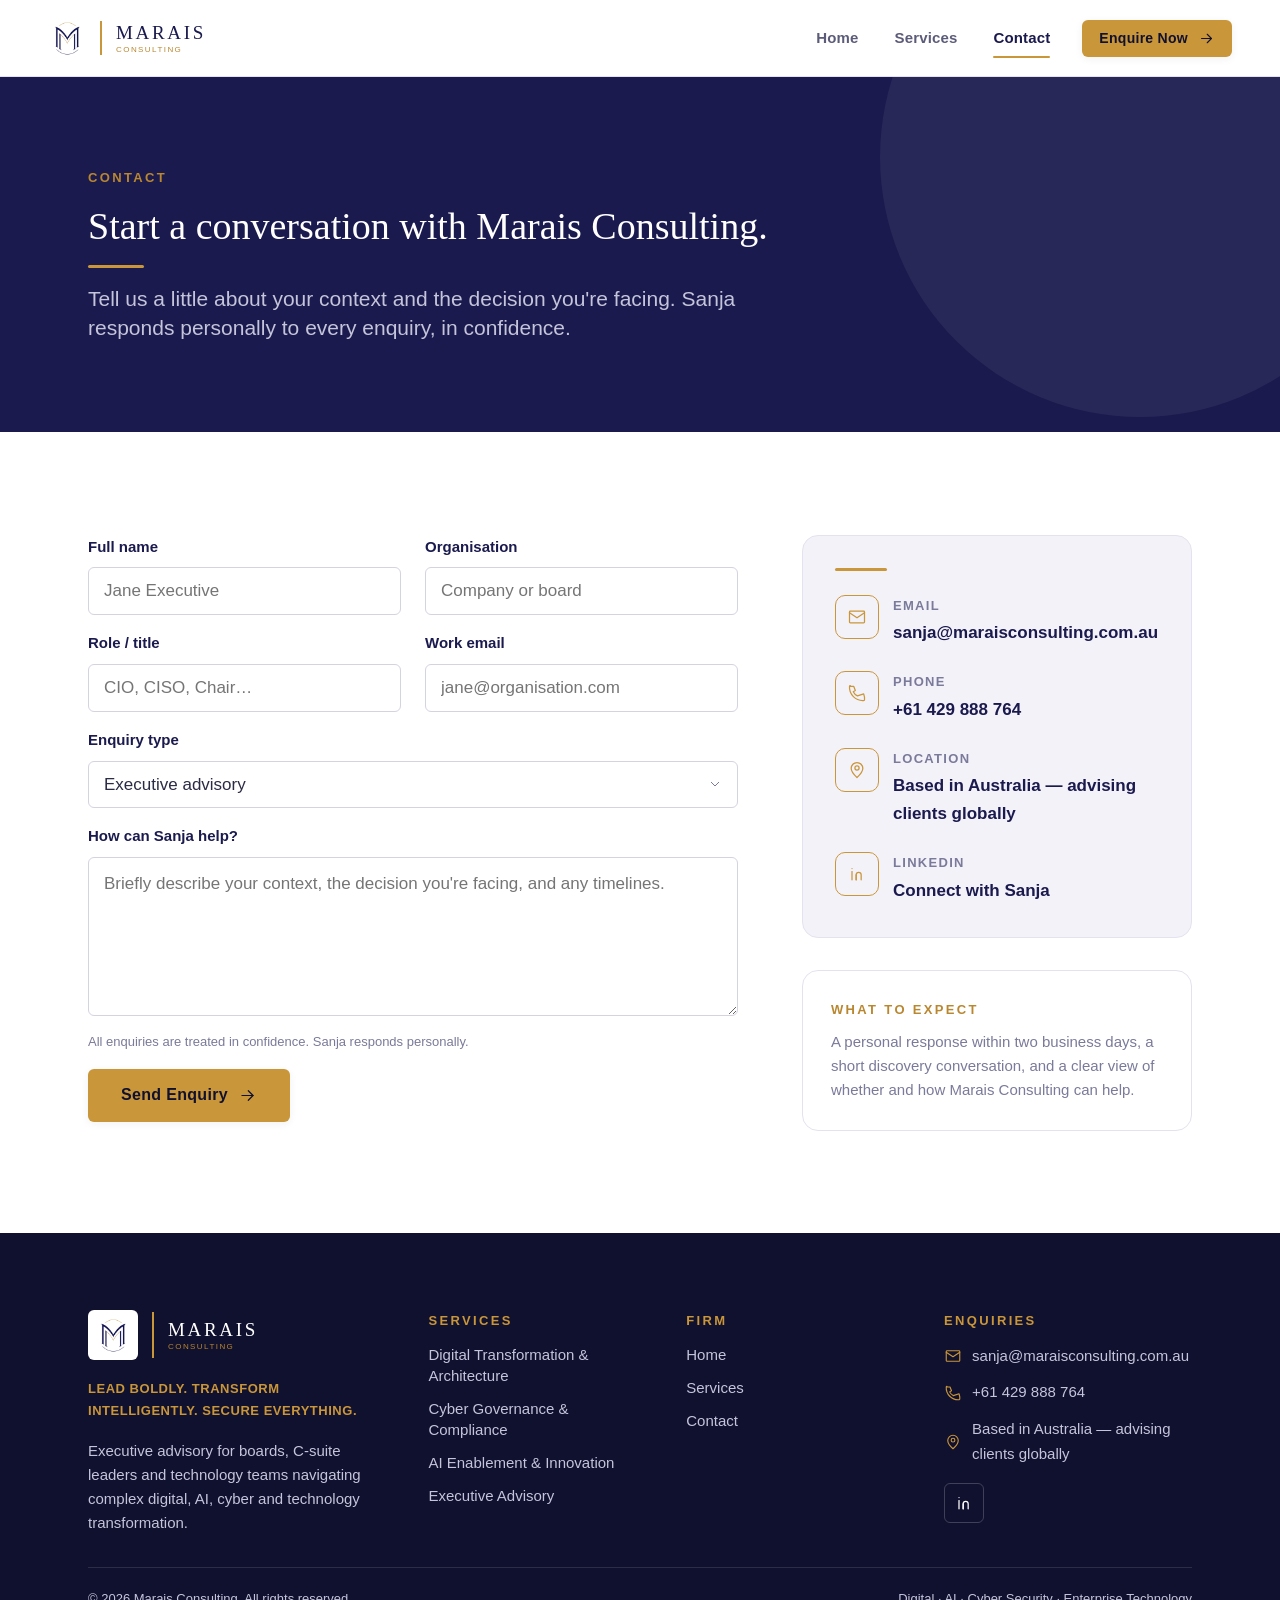
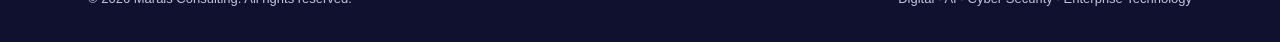
==== contact/index.html @ aa8a917b "Initial publish: static site output for maraisconsulting.com.au Public repo containing only the buil" ====
<!DOCTYPE html>
<html lang="en">
<head>
<meta charset="utf-8">
<meta name="viewport" content="width=device-width, initial-scale=1">
<title>Contact — Marais Consulting</title>
<meta name="description" content="Start a conversation with Marais Consulting. Tell us a little about your context and the decision you're facing.">
<link rel="canonical" href="https://maraisconsulting.com.au/contact/">
<link rel="icon" type="image/png" href="/assets/logo/favicon-32.png">
<link rel="stylesheet" href="/styles.css">
<style>html{scroll-behavior:smooth;}body{margin:0;}</style>
</head>
<body>

<header class="site-header">
  <div class="site-header__inner">
    <a class="logo" href="/">
      <img class="logo__mark" src="/assets/logo/marais-mark.png" alt="Marais Consulting">
      <span class="logo__rule" aria-hidden="true"></span>
      <span class="logo__word"><span class="a">MARAIS</span><span class="b">CONSULTING</span></span>
    </a>
    <nav class="nav">
      <a class="nav__link" href="/">Home</a>
      <a class="nav__link" href="/services/">Services</a>
      <a class="nav__link" href="/contact/" aria-current="page">Contact</a>
      <span class="nav__cta"><a class="btn btn--primary btn--sm" href="/contact/">Enquire Now <span class="icon">
        <svg width="17" height="17" viewBox="0 0 24 24" fill="none" stroke="currentColor" stroke-width="1.5" stroke-linecap="round" stroke-linejoin="round"><path d="M5 12h14"/><path d="M13 6l6 6-6 6"/></svg>
      </span></a></span>
    </nav>
    <button type="button" class="nav-toggle" aria-label="Toggle menu" aria-expanded="false" id="navToggle">
      <svg width="22" height="22" viewBox="0 0 24 24" fill="none" stroke="currentColor" stroke-width="1.5" stroke-linecap="round" stroke-linejoin="round"><path d="M4 7h16"/><path d="M4 12h16"/><path d="M4 17h16"/></svg>
    </button>
  </div>
  <div class="nav-panel" id="navPanel">
    <a class="nav-panel__link" href="/">Home</a>
    <a class="nav-panel__link" href="/services/">Services</a>
    <a class="nav-panel__link" href="/contact/">Contact</a>
    <a class="btn btn--primary btn--md btn--block nav-panel__cta" href="/contact/">Enquire Now</a>
  </div>
</header>

<main>

  <!-- Page intro -->
  <section class="page-intro">
    <div class="page-intro__inner">
      <div class="section-intro section-intro--on-dark" style="max-width:720px">
        <span class="section-intro__eyebrow">Contact</span>
        <h1 class="section-intro__heading">Start a conversation with Marais Consulting.</h1>
        <span class="section-intro__rule" aria-hidden="true"></span>
        <p class="section-intro__lead">Tell us a little about your context and the decision you're facing. Sanja responds personally to every enquiry, in confidence.</p>
      </div>
    </div>
  </section>

  <section class="section">
    <div class="wrap contact-grid">

      <div>
        <form class="form-grid" id="contactForm" action="https://formspree.io/f/xpqvzqyy" method="POST" novalidate>
          <input type="hidden" name="_subject" value="New enquiry — Marais Consulting website">
          <input type="text" name="_gotcha" style="display:none" tabindex="-1" autocomplete="off">
          <div class="form-field">
            <label class="form-label" for="cf-name">Full name</label>
            <input class="form-input" id="cf-name" name="name" type="text" required autocomplete="name" placeholder="Jane Executive">
          </div>
          <div class="form-field">
            <label class="form-label" for="cf-org">Organisation</label>
            <input class="form-input" id="cf-org" name="organisation" type="text" autocomplete="organization" placeholder="Company or board">
          </div>
          <div class="form-field">
            <label class="form-label" for="cf-role">Role / title</label>
            <input class="form-input" id="cf-role" name="role" type="text" placeholder="CIO, CISO, Chair…">
          </div>
          <div class="form-field">
            <label class="form-label" for="cf-email">Work email</label>
            <input class="form-input" id="cf-email" name="email" type="email" required autocomplete="email" placeholder="jane@organisation.com">
          </div>
          <div class="form-field form-field--full">
            <label class="form-label" for="cf-type">Enquiry type</label>
            <select class="form-select" id="cf-type" name="enquiryType">
              <option>Executive advisory</option>
              <option>Fractional CTO / CIO / CISO</option>
              <option>Cyber governance uplift</option>
              <option>AI strategy &amp; roadmap</option>
              <option>Digital transformation &amp; architecture</option>
              <option>Speaking or chairing</option>
              <option>Board or executive briefing</option>
              <option>Other</option>
            </select>
          </div>
          <div class="form-field form-field--full">
            <label class="form-label" for="cf-msg">How can Sanja help?</label>
            <textarea class="form-textarea" id="cf-msg" name="message" rows="5" required placeholder="Briefly describe your context, the decision you're facing, and any timelines."></textarea>
            <span class="form-hint">All enquiries are treated in confidence. Sanja responds personally.</span>
          </div>
          <div class="form-field form-field--full">
            <div class="form-error is-hidden" id="formError" role="alert"></div>
            <button type="submit" class="btn btn--primary btn--lg" id="cf-submit"><span class="btn-label">Send Enquiry</span> <span class="icon"><svg width="19" height="19" viewBox="0 0 24 24" fill="none" stroke="currentColor" stroke-width="1.5" stroke-linecap="round" stroke-linejoin="round"><path d="M5 12h14"/><path d="M13 6l6 6-6 6"/></svg></span></button>
          </div>
        </form>

        <div class="form-success is-hidden" id="formSuccess">
          <span class="form-success__rule" aria-hidden="true"></span>
          <h3 class="form-success__title">Thank you — your enquiry is received.</h3>
          <p class="form-success__text">Sanja will respond personally, usually within two business days.</p>
        </div>
      </div>

      <aside>
        <div class="contact-details">
          <span class="contact-details__rule" aria-hidden="true"></span>
          <a class="detail-item" href="mailto:sanja@maraisconsulting.com.au">
            <span class="detail-item__icon"><svg width="20" height="20" viewBox="0 0 24 24" fill="none" stroke="currentColor" stroke-width="1.5" stroke-linecap="round" stroke-linejoin="round"><path d="M4 5h16a1 1 0 011 1v12a1 1 0 01-1 1H4a1 1 0 01-1-1V6a1 1 0 011-1z"/><path d="M3 7l9 6 9-6"/></svg></span>
            <span class="detail-item__body"><span class="detail-item__label">Email</span><span class="detail-item__value">sanja@maraisconsulting.com.au</span></span>
          </a>
          <a class="detail-item" href="tel:+61429888764">
            <span class="detail-item__icon"><svg width="20" height="20" viewBox="0 0 24 24" fill="none" stroke="currentColor" stroke-width="1.5" stroke-linecap="round" stroke-linejoin="round"><path d="M4 4h4l2 5-2.5 1.5a11 11 0 005 5L20 13l1 4v3a1 1 0 01-1 1A16 16 0 013 4a1 1 0 011-1"/></svg></span>
            <span class="detail-item__body"><span class="detail-item__label">Phone</span><span class="detail-item__value">+61 429 888 764</span></span>
          </a>
          <div class="detail-item">
            <span class="detail-item__icon"><svg width="20" height="20" viewBox="0 0 24 24" fill="none" stroke="currentColor" stroke-width="1.5" stroke-linecap="round" stroke-linejoin="round"><path d="M12 21s7-6.2 7-11a7 7 0 10-14 0c0 4.8 7 11 7 11z"/><path d="M12 12a2.5 2.5 0 100-5 2.5 2.5 0 000 5z"/></svg></span>
            <span class="detail-item__body"><span class="detail-item__label">Location</span><span class="detail-item__value">Based in Australia — advising clients globally</span></span>
          </div>
          <a class="detail-item" href="https://www.linkedin.com/in/sanja-marais-2981487b/" target="_blank" rel="noopener">
            <span class="detail-item__icon"><svg width="20" height="20" viewBox="0 0 24 24" fill="none" stroke="currentColor" stroke-width="1.5" stroke-linecap="round" stroke-linejoin="round"><path d="M6 9v10"/><path d="M6 5.5v.01"/><path d="M11 19v-6a3 3 0 016 0v6"/><path d="M11 13v6"/></svg></span>
            <span class="detail-item__body"><span class="detail-item__label">LinkedIn</span><span class="detail-item__value">Connect with Sanja</span></span>
          </a>
        </div>
        <div class="contact-note">
          <span class="contact-note__eyebrow">What to expect</span>
          <p class="contact-note__text">A personal response within two business days, a short discovery conversation, and a clear view of whether and how Marais Consulting can help.</p>
        </div>
      </aside>

    </div>
  </section>

</main>

<footer class="footer">
  <div class="footer__grid">
    <div class="footer__brand">
      <a class="logo" href="/">
        <span style="display:inline-flex;background:#fff;border-radius:var(--radius-sm);padding:6px"><img class="logo__mark" src="/assets/logo/marais-mark.png" alt="Marais Consulting"></span>
        <span class="logo__rule" aria-hidden="true"></span>
        <span class="logo__word"><span class="a">MARAIS</span><span class="b">CONSULTING</span></span>
      </a>
      <p class="footer__tagline">LEAD BOLDLY. TRANSFORM INTELLIGENTLY. SECURE EVERYTHING.</p>
      <p class="footer__desc">Executive advisory for boards, C-suite leaders and technology teams navigating complex digital, AI, cyber and technology transformation.</p>
    </div>
    <div class="footer__col">
      <span class="footer__heading">Services</span>
      <a class="footer__link" href="/services/">Digital Transformation &amp; Architecture</a>
      <a class="footer__link" href="/services/">Cyber Governance &amp; Compliance</a>
      <a class="footer__link" href="/services/">AI Enablement &amp; Innovation</a>
      <a class="footer__link" href="/services/">Executive Advisory</a>
    </div>
    <div class="footer__col">
      <span class="footer__heading">Firm</span>
      <a class="footer__link" href="/">Home</a>
      <a class="footer__link" href="/services/">Services</a>
      <a class="footer__link" href="/contact/">Contact</a>
    </div>
    <div class="footer__col">
      <span class="footer__heading">Enquiries</span>
      <a class="footer__contact-item" href="mailto:sanja@maraisconsulting.com.au"><span class="icon"><svg width="18" height="18" viewBox="0 0 24 24" fill="none" stroke="currentColor" stroke-width="1.5" stroke-linecap="round" stroke-linejoin="round"><path d="M4 5h16a1 1 0 011 1v12a1 1 0 01-1 1H4a1 1 0 01-1-1V6a1 1 0 011-1z"/><path d="M3 7l9 6 9-6"/></svg></span>sanja@maraisconsulting.com.au</a>
      <a class="footer__contact-item" href="tel:+61429888764"><span class="icon"><svg width="18" height="18" viewBox="0 0 24 24" fill="none" stroke="currentColor" stroke-width="1.5" stroke-linecap="round" stroke-linejoin="round"><path d="M4 4h4l2 5-2.5 1.5a11 11 0 005 5L20 13l1 4v3a1 1 0 01-1 1A16 16 0 013 4a1 1 0 011-1"/></svg></span>+61 429 888 764</a>
      <span class="footer__contact-item"><span class="icon"><svg width="18" height="18" viewBox="0 0 24 24" fill="none" stroke="currentColor" stroke-width="1.5" stroke-linecap="round" stroke-linejoin="round"><path d="M12 21s7-6.2 7-11a7 7 0 10-14 0c0 4.8 7 11 7 11z"/><path d="M12 12a2.5 2.5 0 100-5 2.5 2.5 0 000 5z"/></svg></span>Based in Australia — advising clients globally</span>
      <a class="footer__linkedin" href="https://www.linkedin.com/in/sanja-marais-2981487b/" target="_blank" rel="noopener" aria-label="LinkedIn"><svg width="20" height="20" viewBox="0 0 24 24" fill="none" stroke="currentColor" stroke-width="1.5" stroke-linecap="round" stroke-linejoin="round"><path d="M6 9v10"/><path d="M6 5.5v.01"/><path d="M11 19v-6a3 3 0 016 0v6"/><path d="M11 13v6"/></svg></a>
    </div>
  </div>
  <div class="footer__bottom">
    <div class="footer__rule"></div>
    <div class="footer__meta">
      <span>© <span id="year"></span> Marais Consulting. All rights reserved.</span>
      <span>Digital · AI · Cyber Security · Enterprise Technology</span>
    </div>
  </div>
</footer>

<script src="/nav.js"></script>
<script>
  var form = document.getElementById("contactForm");
  var success = document.getElementById("formSuccess");
  var errorBox = document.getElementById("formError");
  var submitBtn = document.getElementById("cf-submit");
  var submitLabel = submitBtn.querySelector(".btn-label");

  function showError(message) {
    errorBox.textContent = message;
    errorBox.classList.remove("is-hidden");
    errorBox.scrollIntoView({ behavior: "smooth", block: "center" });
  }

  form.addEventListener("submit", function (e) {
    e.preventDefault();
    if (!form.checkValidity()) { form.reportValidity(); return; }

    errorBox.classList.add("is-hidden");
    submitBtn.disabled = true;
    submitLabel.textContent = "Sending…";

    fetch(form.action, {
      method: form.method,
      body: new FormData(form),
      headers: { "Accept": "application/json" }
    })
      .then(function (response) {
        if (response.ok) {
          form.classList.add("is-hidden");
          success.classList.remove("is-hidden");
          success.scrollIntoView({ behavior: "smooth", block: "start" });
          return;
        }
        return response.json().then(function (data) {
          var detail = data && data.errors && data.errors.length
            ? data.errors.map(function (err) { return err.message; }).join(", ")
            : "";
          showError(detail || "Something went wrong sending your enquiry. Please try again, or email sanja@maraisconsulting.com.au directly.");
        });
      })
      .catch(function () {
        showError("Something went wrong sending your enquiry. Please check your connection and try again, or email sanja@maraisconsulting.com.au directly.");
      })
      .finally(function () {
        submitBtn.disabled = false;
        submitLabel.textContent = "Send Enquiry";
      });
  });
</script>
</body>
</html>
---- styles.css ----
/* ==========================================================================
   Marais Consulting — production site stylesheet entry point
   ========================================================================== */
@import url("tokens/colors.css");
@import url("tokens/typography.css");
@import url("tokens/spacing.css");
@import url("tokens/base.css");
@import url("site.css");
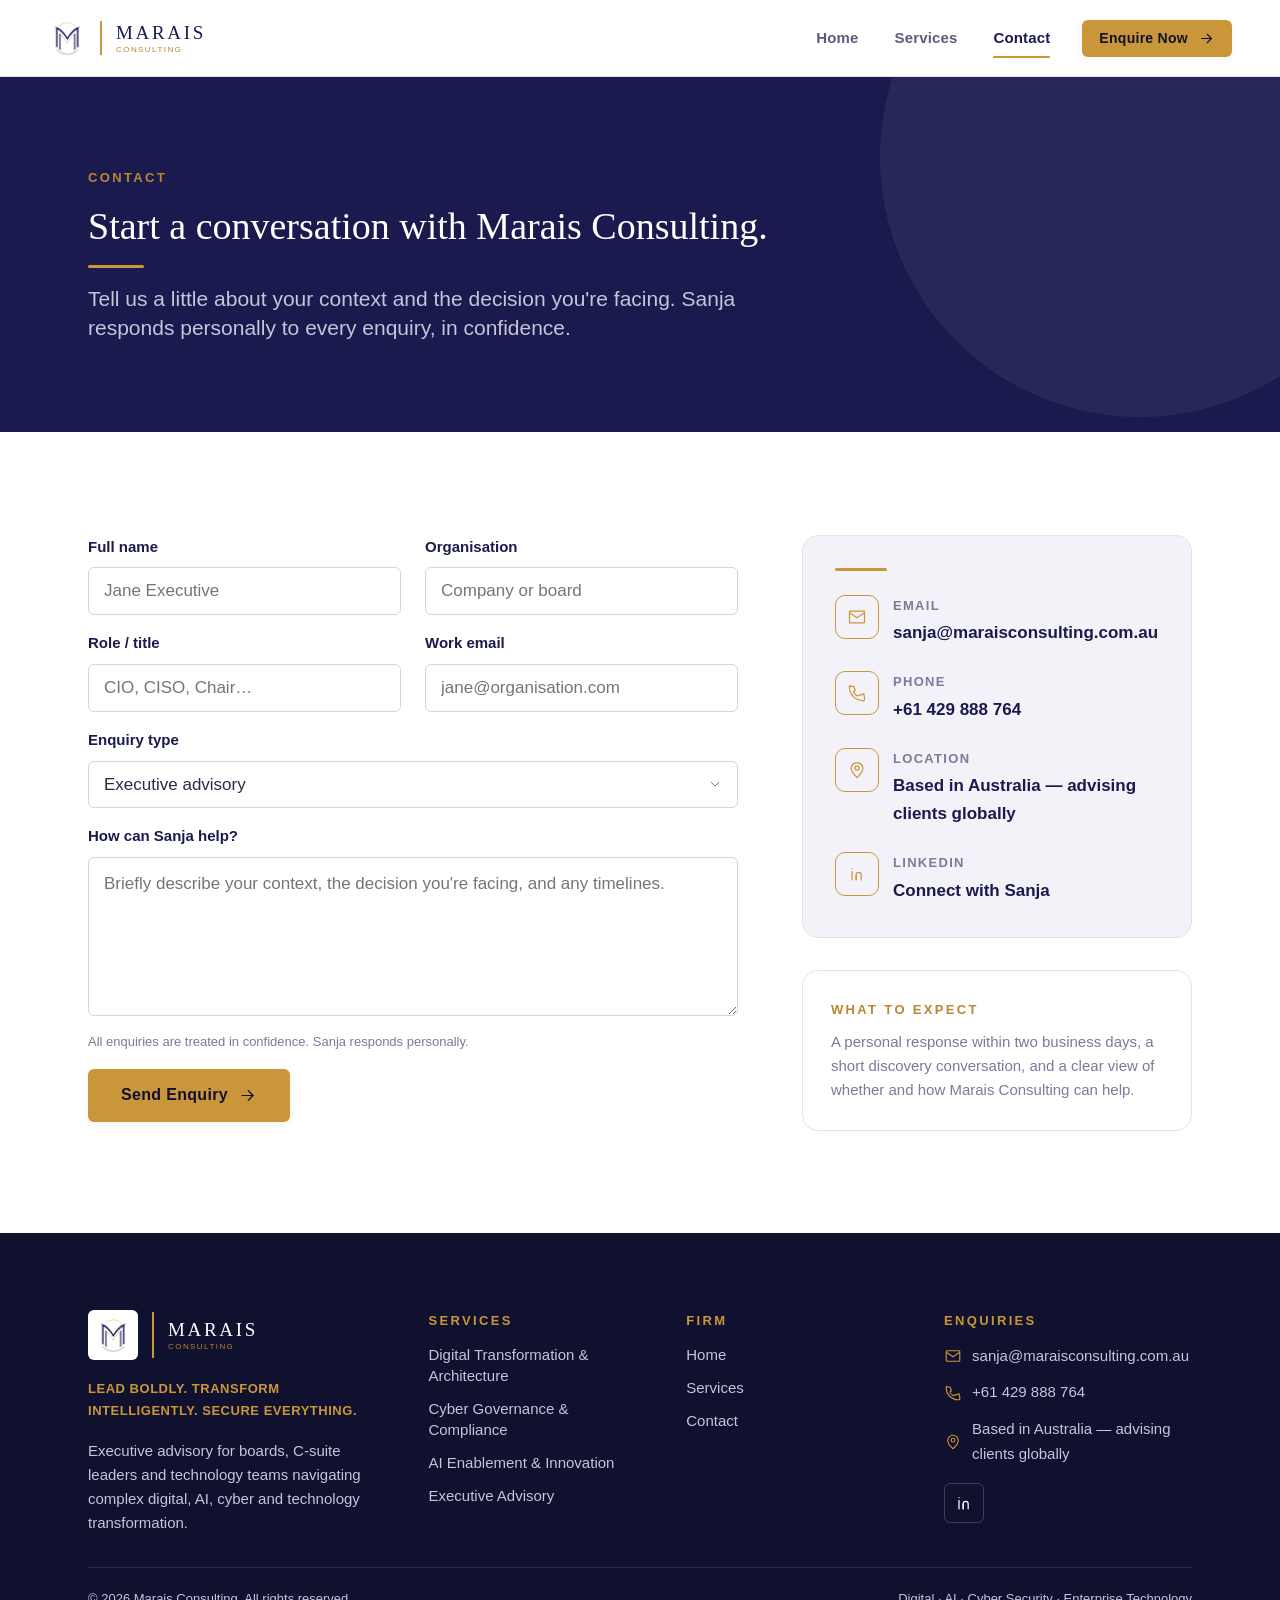
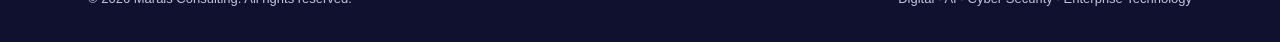
==== commit 54532098: "Sync from marais-consulting-website@879f8a67f5aa4ba5163bb7f0b2debdd0adf9e2ec" ====
--- a/contact/index.html
+++ b/contact/index.html
@@ -7,6 +7,224 @@
 <meta name="description" content="Start a conversation with Marais Consulting. Tell us a little about your context and the decision you're facing.">
 <link rel="canonical" href="https://maraisconsulting.com.au/contact/">
 <link rel="icon" type="image/png" href="/assets/logo/favicon-32.png">
+<meta name="robots" content="index, follow, max-image-preview:large">
+<meta name="author" content="Sanja Marais">
+<meta name="geo.region" content="AU-QLD">
+<meta name="geo.placename" content="Brisbane">
+<meta property="og:type" content="website">
+<meta property="og:site_name" content="Marais Consulting">
+<meta property="og:locale" content="en_AU">
+<meta property="og:url" content="https://maraisconsulting.com.au/contact/">
+<meta property="og:title" content="Contact — Marais Consulting">
+<meta property="og:description" content="Start a conversation with Marais Consulting. Tell us a little about your context and the decision you're facing.">
+<meta property="og:image" content="https://maraisconsulting.com.au/assets/images/marais-consulting-social.jpg">
+<meta property="og:image:width" content="1200">
+<meta property="og:image:height" content="630">
+<meta property="og:image:alt" content="Marais Consulting — technology, AI and cyber advisory, Brisbane, Australia">
+<meta name="twitter:card" content="summary_large_image">
+<meta name="twitter:title" content="Contact — Marais Consulting">
+<meta name="twitter:description" content="Start a conversation with Marais Consulting. Tell us a little about your context and the decision you're facing.">
+<meta name="twitter:image" content="https://maraisconsulting.com.au/assets/images/marais-consulting-social.jpg">
+<link rel="apple-touch-icon" href="/assets/logo/marais-mark.png">
+<link rel="sitemap" type="application/xml" href="/sitemap.xml">
+<script type="application/ld+json">
+{
+ "@context": "https://schema.org",
+ "@graph": [
+  {
+   "@type": "WebSite",
+   "@id": "https://maraisconsulting.com.au/#website",
+   "url": "https://maraisconsulting.com.au/",
+   "name": "Marais Consulting",
+   "publisher": {
+    "@id": "https://maraisconsulting.com.au/#organization"
+   },
+   "inLanguage": "en-AU"
+  },
+  {
+   "@type": "ContactPage",
+   "@id": "https://maraisconsulting.com.au/contact/#webpage",
+   "url": "https://maraisconsulting.com.au/contact/",
+   "name": "Contact — Marais Consulting",
+   "description": "Start a conversation with Marais Consulting. Tell us a little about your context and the decision you're facing.",
+   "isPartOf": {
+    "@id": "https://maraisconsulting.com.au/#website"
+   },
+   "about": {
+    "@id": "https://maraisconsulting.com.au/#organization"
+   },
+   "primaryImageOfPage": {
+    "@type": "ImageObject",
+    "url": "https://maraisconsulting.com.au/assets/images/marais-consulting-social.jpg"
+   },
+   "inLanguage": "en-AU"
+  },
+  {
+   "@type": [
+    "Organization",
+    "ProfessionalService"
+   ],
+   "@id": "https://maraisconsulting.com.au/#organization",
+   "name": "Marais Consulting",
+   "legalName": "Marais Consulting Pty Ltd",
+   "url": "https://maraisconsulting.com.au/",
+   "logo": {
+    "@type": "ImageObject",
+    "url": "https://maraisconsulting.com.au/assets/logo/marais-logo-512.png",
+    "width": 512,
+    "height": 512
+   },
+   "image": "https://maraisconsulting.com.au/assets/images/marais-consulting-social.jpg",
+   "description": "Technology, AI and cyber advisory for boards, executive teams and technology leaders navigating complex transformation in healthcare, defence, government and other regulated environments.",
+   "slogan": "Lead Boldly. Transform Intelligently. Secure Everything.",
+   "foundingDate": "2017-05",
+   "founder": {
+    "@id": "https://maraisconsulting.com.au/#sanja"
+   },
+   "email": "sanja@maraisconsulting.com.au",
+   "telephone": "+61 429 888 764",
+   "address": {
+    "@type": "PostalAddress",
+    "addressLocality": "Brisbane",
+    "addressRegion": "QLD",
+    "addressCountry": "AU"
+   },
+   "areaServed": [
+    {
+     "@type": "Country",
+     "name": "Australia"
+    },
+    "Worldwide"
+   ],
+   "sameAs": [
+    "https://www.linkedin.com/in/sanja-marais-2981487b/"
+   ],
+   "knowsAbout": [
+    "Digital transformation",
+    "Enterprise architecture",
+    "Cyber security governance",
+    "ISO 27001:2022 certification",
+    "IRAP assessment",
+    "Essential Eight",
+    "NIST Cybersecurity Framework",
+    "DISP",
+    "GDPR",
+    "Responsible AI adoption",
+    "AI governance",
+    "Healthcare technology"
+   ],
+   "hasOfferCatalog": {
+    "@type": "OfferCatalog",
+    "name": "Advisory services",
+    "itemListElement": [
+     {
+      "@type": "Offer",
+      "itemOffered": {
+       "@type": "Service",
+       "@id": "https://maraisconsulting.com.au/services/#digital-transformation",
+       "name": "Digital Transformation & Architecture",
+       "url": "https://maraisconsulting.com.au/services/"
+      }
+     },
+     {
+      "@type": "Offer",
+      "itemOffered": {
+       "@type": "Service",
+       "@id": "https://maraisconsulting.com.au/services/#cyber-governance",
+       "name": "Cyber Governance & Compliance",
+       "url": "https://maraisconsulting.com.au/services/"
+      }
+     },
+     {
+      "@type": "Offer",
+      "itemOffered": {
+       "@type": "Service",
+       "@id": "https://maraisconsulting.com.au/services/#ai-enablement",
+       "name": "AI Enablement & Innovation",
+       "url": "https://maraisconsulting.com.au/services/"
+      }
+     },
+     {
+      "@type": "Offer",
+      "itemOffered": {
+       "@type": "Service",
+       "@id": "https://maraisconsulting.com.au/services/#executive-advisory",
+       "name": "Executive Advisory",
+       "url": "https://maraisconsulting.com.au/services/"
+      }
+     }
+    ]
+   }
+  },
+  {
+   "@type": "Person",
+   "@id": "https://maraisconsulting.com.au/#sanja",
+   "name": "Sanja Marais",
+   "jobTitle": "Founder and Principal Consultant",
+   "worksFor": {
+    "@id": "https://maraisconsulting.com.au/#organization"
+   },
+   "image": "https://maraisconsulting.com.au/assets/images/sanja-portrait.jpg",
+   "description": "Technology, security and AI executive with 25+ years of experience leading transformation across healthcare, government, defence and other regulated environments. Former Chief Technology & Security Officer at Aspen Medical.",
+   "address": {
+    "@type": "PostalAddress",
+    "addressLocality": "Brisbane",
+    "addressRegion": "QLD",
+    "addressCountry": "AU"
+   },
+   "alumniOf": {
+    "@type": "CollegeOrUniversity",
+    "name": "University of Pretoria"
+   },
+   "hasCredential": [
+    {
+     "@type": "EducationalOccupationalCredential",
+     "name": "ISO 27001 Lead Auditor"
+    },
+    {
+     "@type": "EducationalOccupationalCredential",
+     "name": "ISO 42005 Implementer"
+    },
+    {
+     "@type": "EducationalOccupationalCredential",
+     "name": "PRINCE2 Foundation"
+    },
+    {
+     "@type": "EducationalOccupationalCredential",
+     "name": "Master of Commerce, University of Pretoria"
+    }
+   ],
+   "memberOf": [
+    {
+     "@type": "Organization",
+     "name": "ISACA"
+    },
+    {
+     "@type": "Organization",
+     "name": "Australian Information Security Association (AISA)"
+    }
+   ],
+   "knowsAbout": [
+    "Digital transformation",
+    "Enterprise architecture",
+    "Cyber security governance",
+    "ISO 27001:2022 certification",
+    "IRAP assessment",
+    "Essential Eight",
+    "NIST Cybersecurity Framework",
+    "DISP",
+    "GDPR",
+    "Responsible AI adoption",
+    "AI governance",
+    "Healthcare technology"
+   ],
+   "sameAs": [
+    "https://www.linkedin.com/in/sanja-marais-2981487b/"
+   ]
+  }
+ ]
+}
+</script>
 <link rel="stylesheet" href="/styles.css">
 <style>html{scroll-behavior:smooth;}body{margin:0;}</style>
 </head>
@@ -15,7 +233,7 @@
 <header class="site-header">
   <div class="site-header__inner">
     <a class="logo" href="/">
-      <img class="logo__mark" src="/assets/logo/marais-mark.png" alt="Marais Consulting">
+      <img class="logo__mark" src="/assets/logo/marais-mark.png" alt="Marais Consulting" width="38" height="38">
       <span class="logo__rule" aria-hidden="true"></span>
       <span class="logo__word"><span class="a">MARAIS</span><span class="b">CONSULTING</span></span>
     </a>
@@ -142,7 +360,7 @@
   <div class="footer__grid">
     <div class="footer__brand">
       <a class="logo" href="/">
-        <span style="display:inline-flex;background:#fff;border-radius:var(--radius-sm);padding:6px"><img class="logo__mark" src="/assets/logo/marais-mark.png" alt="Marais Consulting"></span>
+        <span style="display:inline-flex;background:#fff;border-radius:var(--radius-sm);padding:6px"><img class="logo__mark" src="/assets/logo/marais-mark.png" alt="Marais Consulting" width="38" height="38"></span>
         <span class="logo__rule" aria-hidden="true"></span>
         <span class="logo__word"><span class="a">MARAIS</span><span class="b">CONSULTING</span></span>
       </a>
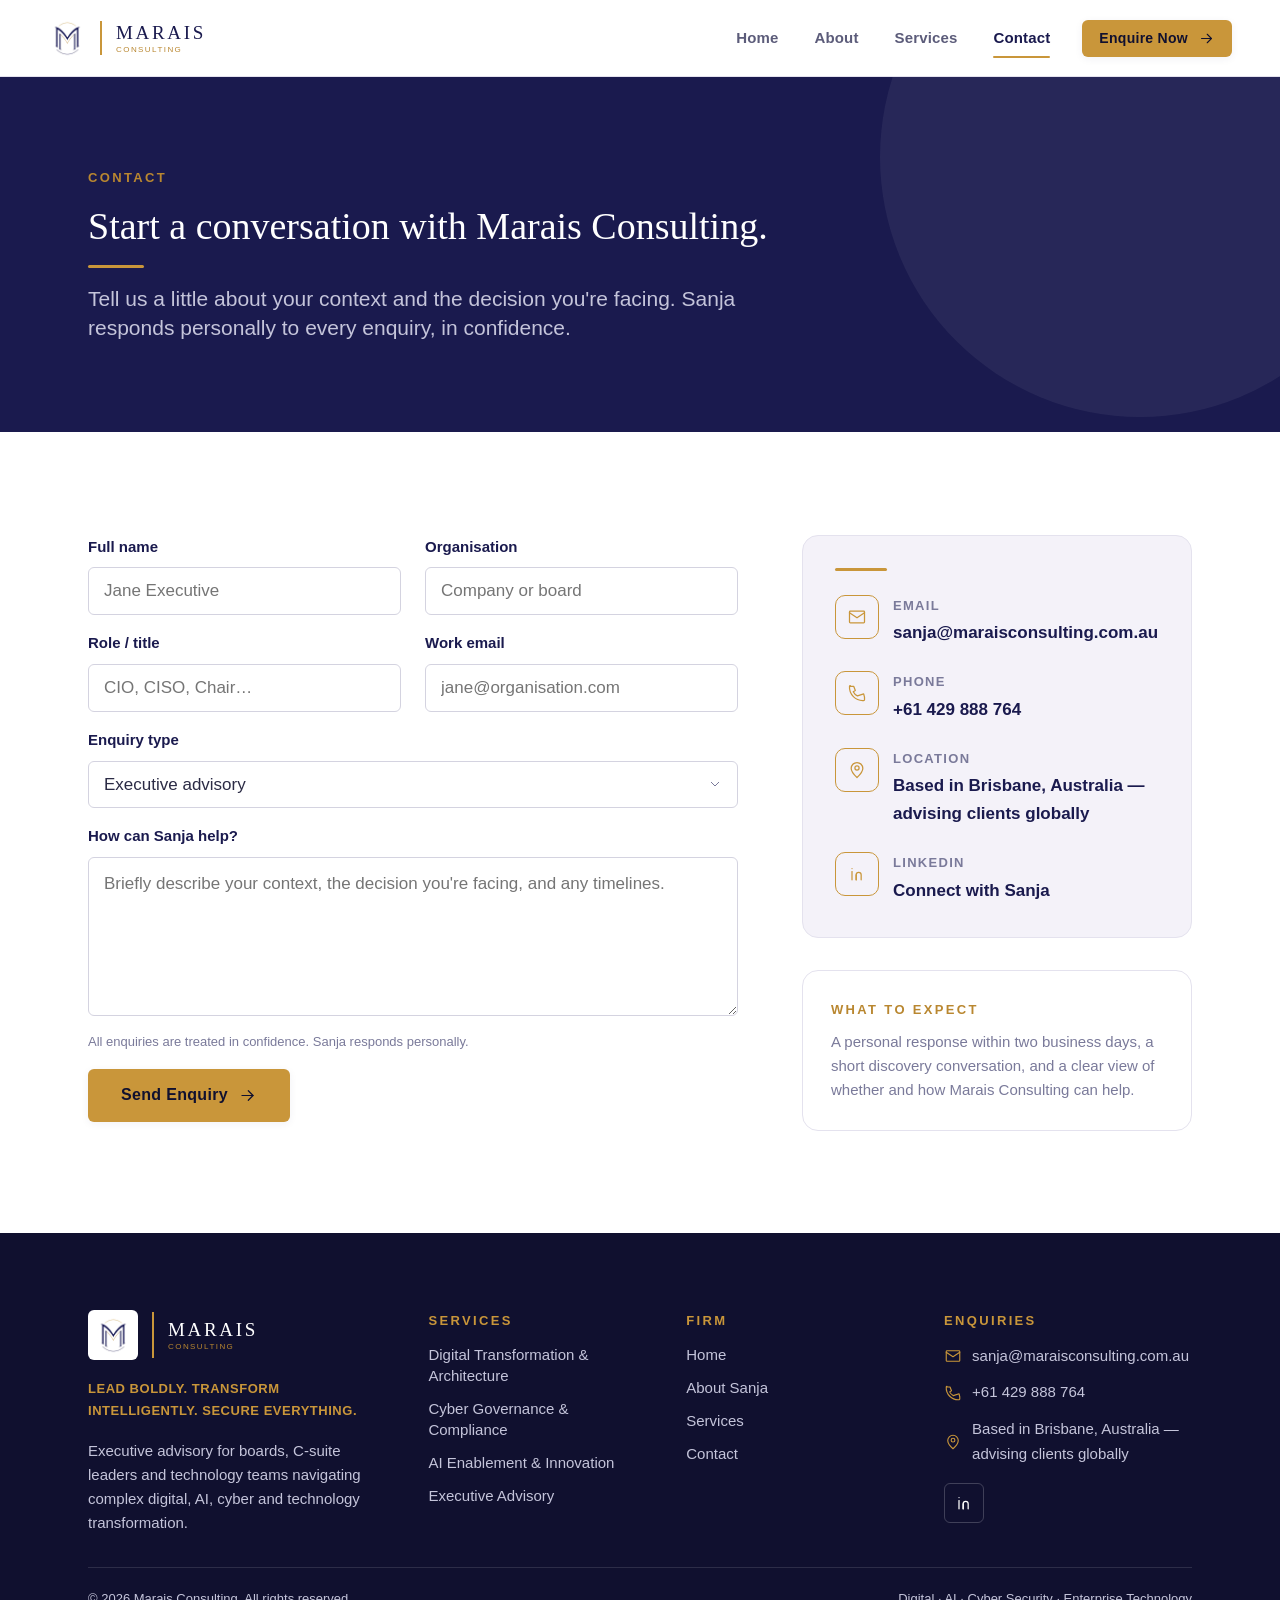
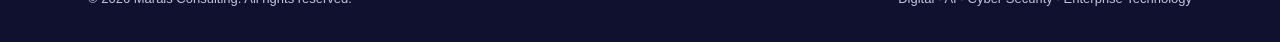
==== commit 4092ed4f: "Sync from marais-consulting-website@2e13599253e68bfe42f5ecd7a0b49fdf36dc7437" ====
--- a/contact/index.html
+++ b/contact/index.html
@@ -183,7 +183,7 @@
     },
     {
      "@type": "EducationalOccupationalCredential",
-     "name": "ISO 42005 Implementer"
+     "name": "ISO 42001 Implementer"
     },
     {
      "@type": "EducationalOccupationalCredential",
@@ -197,11 +197,7 @@
    "memberOf": [
     {
      "@type": "Organization",
-     "name": "ISACA"
-    },
-    {
-     "@type": "Organization",
-     "name": "Australian Information Security Association (AISA)"
+     "name": "Women in Digital"
     }
    ],
    "knowsAbout": [
@@ -239,6 +235,7 @@
     </a>
     <nav class="nav">
       <a class="nav__link" href="/">Home</a>
+      <a class="nav__link" href="/about/">About</a>
       <a class="nav__link" href="/services/">Services</a>
       <a class="nav__link" href="/contact/" aria-current="page">Contact</a>
       <span class="nav__cta"><a class="btn btn--primary btn--sm" href="/contact/">Enquire Now <span class="icon">
@@ -251,6 +248,7 @@
   </div>
   <div class="nav-panel" id="navPanel">
     <a class="nav-panel__link" href="/">Home</a>
+    <a class="nav-panel__link" href="/about/">About</a>
     <a class="nav-panel__link" href="/services/">Services</a>
     <a class="nav-panel__link" href="/contact/">Contact</a>
     <a class="btn btn--primary btn--md btn--block nav-panel__cta" href="/contact/">Enquire Now</a>
@@ -338,7 +336,7 @@
           </a>
           <div class="detail-item">
             <span class="detail-item__icon"><svg width="20" height="20" viewBox="0 0 24 24" fill="none" stroke="currentColor" stroke-width="1.5" stroke-linecap="round" stroke-linejoin="round"><path d="M12 21s7-6.2 7-11a7 7 0 10-14 0c0 4.8 7 11 7 11z"/><path d="M12 12a2.5 2.5 0 100-5 2.5 2.5 0 000 5z"/></svg></span>
-            <span class="detail-item__body"><span class="detail-item__label">Location</span><span class="detail-item__value">Based in Australia — advising clients globally</span></span>
+            <span class="detail-item__body"><span class="detail-item__label">Location</span><span class="detail-item__value">Based in Brisbane, Australia — advising clients globally</span></span>
           </div>
           <a class="detail-item" href="https://www.linkedin.com/in/sanja-marais-2981487b/" target="_blank" rel="noopener">
             <span class="detail-item__icon"><svg width="20" height="20" viewBox="0 0 24 24" fill="none" stroke="currentColor" stroke-width="1.5" stroke-linecap="round" stroke-linejoin="round"><path d="M6 9v10"/><path d="M6 5.5v.01"/><path d="M11 19v-6a3 3 0 016 0v6"/><path d="M11 13v6"/></svg></span>
@@ -377,6 +375,7 @@
     <div class="footer__col">
       <span class="footer__heading">Firm</span>
       <a class="footer__link" href="/">Home</a>
+      <a class="footer__link" href="/about/">About Sanja</a>
       <a class="footer__link" href="/services/">Services</a>
       <a class="footer__link" href="/contact/">Contact</a>
     </div>
@@ -384,7 +383,7 @@
       <span class="footer__heading">Enquiries</span>
       <a class="footer__contact-item" href="mailto:sanja@maraisconsulting.com.au"><span class="icon"><svg width="18" height="18" viewBox="0 0 24 24" fill="none" stroke="currentColor" stroke-width="1.5" stroke-linecap="round" stroke-linejoin="round"><path d="M4 5h16a1 1 0 011 1v12a1 1 0 01-1 1H4a1 1 0 01-1-1V6a1 1 0 011-1z"/><path d="M3 7l9 6 9-6"/></svg></span>sanja@maraisconsulting.com.au</a>
       <a class="footer__contact-item" href="tel:+61429888764"><span class="icon"><svg width="18" height="18" viewBox="0 0 24 24" fill="none" stroke="currentColor" stroke-width="1.5" stroke-linecap="round" stroke-linejoin="round"><path d="M4 4h4l2 5-2.5 1.5a11 11 0 005 5L20 13l1 4v3a1 1 0 01-1 1A16 16 0 013 4a1 1 0 011-1"/></svg></span>+61 429 888 764</a>
-      <span class="footer__contact-item"><span class="icon"><svg width="18" height="18" viewBox="0 0 24 24" fill="none" stroke="currentColor" stroke-width="1.5" stroke-linecap="round" stroke-linejoin="round"><path d="M12 21s7-6.2 7-11a7 7 0 10-14 0c0 4.8 7 11 7 11z"/><path d="M12 12a2.5 2.5 0 100-5 2.5 2.5 0 000 5z"/></svg></span>Based in Australia — advising clients globally</span>
+      <span class="footer__contact-item"><span class="icon"><svg width="18" height="18" viewBox="0 0 24 24" fill="none" stroke="currentColor" stroke-width="1.5" stroke-linecap="round" stroke-linejoin="round"><path d="M12 21s7-6.2 7-11a7 7 0 10-14 0c0 4.8 7 11 7 11z"/><path d="M12 12a2.5 2.5 0 100-5 2.5 2.5 0 000 5z"/></svg></span>Based in Brisbane, Australia — advising clients globally</span>
       <a class="footer__linkedin" href="https://www.linkedin.com/in/sanja-marais-2981487b/" target="_blank" rel="noopener" aria-label="LinkedIn"><svg width="20" height="20" viewBox="0 0 24 24" fill="none" stroke="currentColor" stroke-width="1.5" stroke-linecap="round" stroke-linejoin="round"><path d="M6 9v10"/><path d="M6 5.5v.01"/><path d="M11 19v-6a3 3 0 016 0v6"/><path d="M11 13v6"/></svg></a>
     </div>
   </div>
